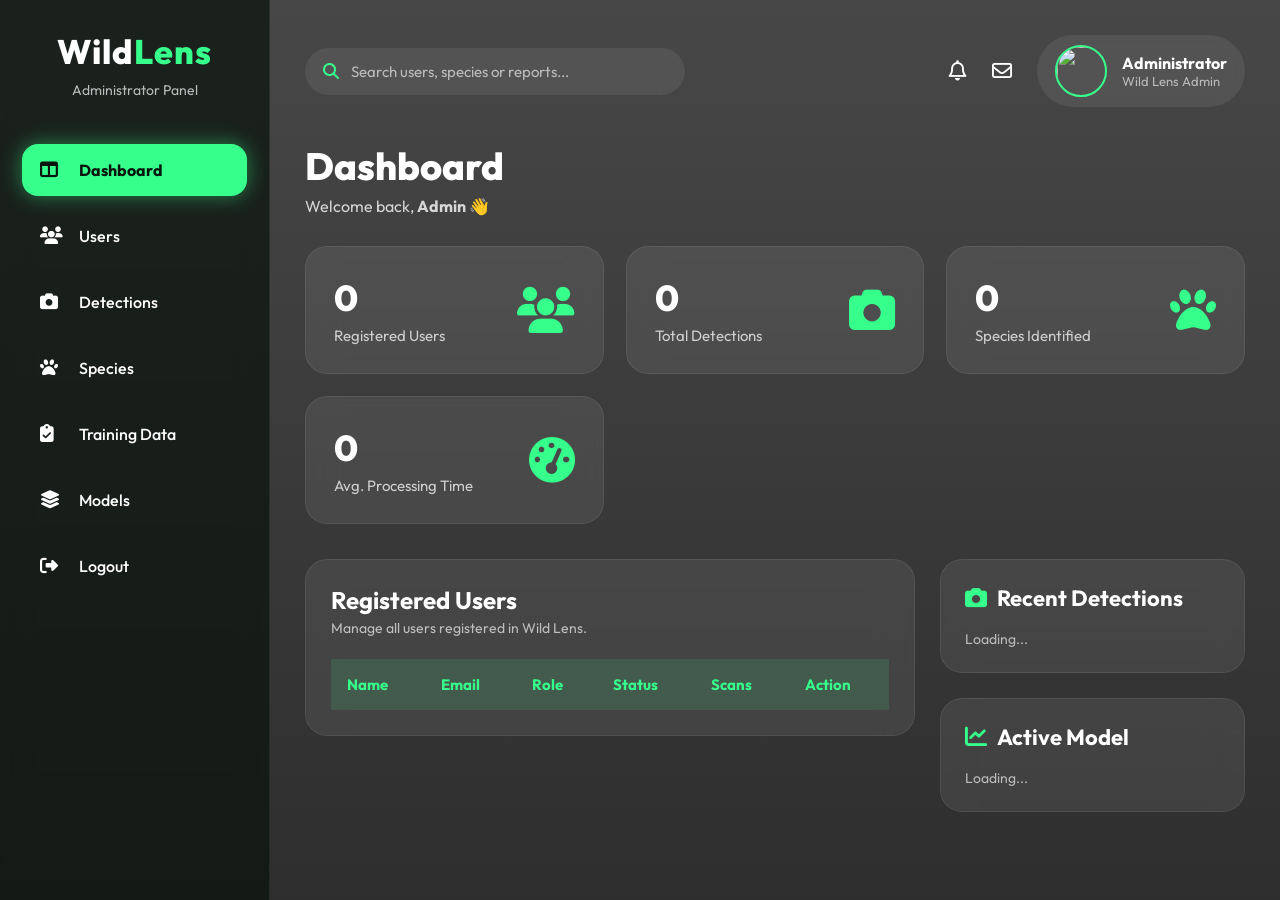
==== frontend/admin-dashboard.html @ 8aa2757b "Add Flask backend, frontend, auth, admin and two-stage pipeline" ====
<!doctype html>
<html lang="en">
  <head>
    <meta charset="UTF-8" />
    <meta name="viewport" content="width=device-width, initial-scale=1.0" />

    <title>Wild Lens | Admin Dashboard</title>

    <link rel="preconnect" href="https://fonts.googleapis.com" />

    <link
      href="https://fonts.googleapis.com/css2?family=Outfit:wght@300;400;500;600;700;800&display=swap"
      rel="stylesheet"
    />

    <link
      rel="stylesheet"
      href="https://cdnjs.cloudflare.com/ajax/libs/font-awesome/6.5.2/css/all.min.css"
    />

    <link rel="stylesheet" href="admin-dashboard.css" />
  </head>

  <body>
    <div class="container">
      <!-- ================= SIDEBAR ================= -->

      <aside class="sidebar">
        <div class="logo">
          <h2>Wild<span>Lens</span></h2>

          <p>Administrator Panel</p>
        </div>

        <ul>
          <li class="menu active" data-page="dashboard">
            <i class="fa-solid fa-table-columns"></i>

            <span>Dashboard</span>
          </li>

          <li class="menu" data-page="users">
            <i class="fa-solid fa-users"></i>

            <span>Users</span>
          </li>

          <li class="menu" data-page="detections">
            <i class="fa-solid fa-camera"></i>

            <span>Detections</span>
          </li>

          <li class="menu" data-page="species">
            <i class="fa-solid fa-paw"></i>

            <span>Species</span>
          </li>

          <li class="menu" data-page="training">
            <i class="fa-solid fa-clipboard-check"></i
            ><span>Training Data</span>
          </li>
          <li class="menu" data-page="models">
            <i class="fa-solid fa-layer-group"></i><span>Models</span>
          </li>

          <li onclick="logout()">
            <i class="fa-solid fa-right-from-bracket"></i>

            <span>Logout</span>
          </li>
        </ul>
      </aside>

      <!-- ================= MAIN ================= -->

      <main class="main">
        <!-- ================= TOPBAR ================= -->

        <div class="topbar">
          <div class="search-box">
            <i class="fa-solid fa-magnifying-glass"></i>

            <input
              type="text"
              placeholder="Search users, species or reports..."
            />
          </div>

          <div class="top-right">
            <i class="fa-regular fa-bell"></i>

            <i class="fa-regular fa-envelope"></i>

            <div class="profile">
              <img src="https://i.pravatar.cc/100?img=12" />

              <div>
                <h4 id="adminName">Administrator</h4>

                <p>Wild Lens Admin</p>
              </div>
            </div>
          </div>
        </div>

        <!-- ================= PAGE TITLE ================= -->

        <div class="page-title">
          <div>
            <h1 id="pageHeading">Dashboard</h1>

            <p>
              Welcome back,

              <b id="welcomeAdmin"> Admin </b>

              👋
            </p>
          </div>
        </div>

        <!-- ================= DASHBOARD PAGE ================= -->

        <section id="dashboard" class="page active-page">
          <div class="cards">
            <div class="card">
              <div>
                <h2 id="totalUsers">0</h2>
                <p>Registered Users</p>
              </div>
              <i class="fa-solid fa-users"></i>
            </div>
            <div class="card">
              <div>
                <h2 id="totalPredictions">0</h2>
                <p>Total Detections</p>
              </div>
              <i class="fa-solid fa-camera"></i>
            </div>
            <div class="card">
              <div>
                <h2 id="wildlifeCount">0</h2>
                <p>Species Identified</p>
              </div>
              <i class="fa-solid fa-paw"></i>
            </div>
            <div class="card">
              <div>
                <h2 id="avgMs">0</h2>
                <p>Avg. Processing Time</p>
              </div>
              <i class="fa-solid fa-gauge-high"></i>
            </div>
          </div>

          <div class="content-grid">
            <!-- ================= USERS TABLE ================= -->

            <div class="table-card">
              <div class="table-header">
                <div>
                  <h2>Registered Users</h2>

                  <p>Manage all users registered in Wild Lens.</p>
                </div>
              </div>

              <table>
                <thead>
                  <tr>
                    <th>Name</th>
                    <th>Email</th>
                    <th>Role</th>
                    <th>Status</th>
                    <th>Scans</th>
                    <th>Action</th>
                  </tr>
                </thead>

                <tbody id="userTable">
                  <!-- JavaScript will load users -->
                </tbody>
              </table>
            </div>

            <!-- ================= RIGHT SIDE ================= -->

            <div class="right-panel">
              <div class="glass-card">
                <div class="card-title">
                  <h3><i class="fa-solid fa-camera"></i> Recent Detections</h3>
                </div>
                <div id="recentDetections"><p class="muted">Loading...</p></div>
              </div>

              <div class="glass-card">
                <div class="card-title">
                  <h3><i class="fa-solid fa-chart-line"></i> Active Model</h3>
                </div>
                <div id="systemInfo"><p class="muted">Loading...</p></div>
              </div>
            </div>
          </div>
        </section>

        <!-- ================= USERS PAGE ================= -->

        <section id="users" class="page">
          <h2 class="section-title">Registered Users</h2>

          <div class="users-grid" id="usersGrid">
            <!-- JavaScript will create user cards here -->
          </div>
        </section>

        <!-- ================= DETECTIONS PAGE ================= -->

        <section id="detections" class="page">
          <h2 class="section-title">Detection Records</h2>
          <div class="table-card">
            <div class="table-header">
              <div>
                <h2>All Predictions</h2>
                <p id="detCount">Loading...</p>
              </div>
              <select id="detFilter" class="filter-select">
                <option value="">All results</option>
                <option value="wildlife">Identified</option>
                <option value="unidentified">Unidentified</option>
                <option value="blank">Blank</option>
              </select>
            </div>
            <div class="table-scroll" style="min-height: 420px">
              <table>
                <thead>
                  <tr>
                    <th></th>
                    <th>File</th>
                    <th>User</th>
                    <th>Result</th>
                    <th>Confidence</th>
                    <th>Model</th>
                    <th>Date</th>
                    <th>Training</th>
                  </tr>
                </thead>
                <tbody id="detTable"></tbody>
              </table>
            </div>
            <button
              id="loadMore"
              class="add-btn load-more"
              style="display: none"
            >
              Load more
            </button>
          </div>
        </section>

        <!-- ================= SPECIES PAGE ================= -->

        <section id="species" class="page">
          <h2 class="section-title">Protected Species</h2>
          <div class="table-card">
            <div class="table-header">
              <div>
                <h2>Identifications by Species</h2>
                <p>Across all users</p>
              </div>
            </div>
            <div id="speciesBreakdown"></div>
          </div>
        </section>

        <section id="training" class="page">
          <h2 class="section-title">Training Data Review</h2>
          <div class="table-card">
            <div class="table-header">
              <div>
                <h2>Candidate Images</h2>
                <p id="trainCount">Loading...</p>
              </div>
              <select id="trainFilter" class="filter-select">
                <option value="pending">Pending</option>
                <option value="approved">Approved</option>
                <option value="rejected">Rejected</option>
                <option value="">All</option>
              </select>
            </div>
            <div class="train-grid" id="trainGrid"></div>
          </div>
        </section>

        <section id="models" class="page">
          <h2 class="section-title">Model Management</h2>
          <div class="table-card" id="currentModel"></div>
          <div class="table-card" style="margin-top: 25px">
            <div class="table-header">
              <div>
                <h2>Model Versions</h2>
                <p>Validated versions can be activated or rolled back to.</p>
              </div>
            </div>
            <div class="table-scroll">
              <table>
                <thead>
                  <tr>
                    <th>Version</th>
                    <th>Status</th>
                    <th>Dataset</th>
                    <th>Stage 1 Acc.</th>
                    <th>mAP50</th>
                    <th>mAP50-95</th>
                    <th>Action</th>
                  </tr>
                </thead>
                <tbody id="modelTable"></tbody>
              </table>
            </div>
          </div>
        </section>
      </main>
    </div>
    <script src="toast.js"></script>
    <script src="admin-dashboard.js"></script>
  </body>
</html>
---- frontend/admin-dashboard.css ----
/* =========================
   Wild Lens Admin Dashboard
========================= */

* {
  margin: 0;
  padding: 0;
  box-sizing: border-box;
  font-family: "Outfit", sans-serif;
}

body {
  background:
    linear-gradient(rgba(0, 0, 0, 0.72), rgba(0, 0, 0, 0.82)),
    url("https://images.unsplash.com/photo-1441974231531-c6227db76b6e?auto=format&fit=crop&w=1800&q=80");

  background-size: cover;
  background-position: center;
  background-attachment: fixed;

  color: #fff;

  overflow-x: hidden;
}

.container {
  display: flex;

  min-height: 100vh;
}

/* =========================
SIDEBAR
========================= */

.sidebar {
  width: 270px;

  height: 100vh;

  position: fixed;

  left: 0;

  top: 0;

  padding: 30px 22px;

  background: rgba(10, 20, 15, 0.72);

  backdrop-filter: blur(16px);

  border-right: 1px solid rgba(255, 255, 255, 0.08);
}

.logo {
  text-align: center;

  margin-bottom: 45px;
}

.logo h2 {
  font-size: 34px;

  font-weight: 800;

  letter-spacing: 1px;
}

.logo span {
  color: #37ff8b;
}

.logo p {
  margin-top: 8px;

  font-size: 14px;

  color: #bbb;
}

.sidebar ul {
  list-style: none;
}

.sidebar ul li {
  display: flex;

  align-items: center;

  gap: 15px;

  padding: 16px 18px;

  margin-bottom: 14px;

  border-radius: 16px;

  cursor: pointer;

  transition: 0.35s;

  font-size: 16px;

  font-weight: 500;
}

.sidebar ul li i {
  width: 24px;

  font-size: 18px;
}

.sidebar ul li:hover {
  background: rgba(55, 255, 139, 0.15);

  color: #37ff8b;

  transform: translateX(6px);
}

.sidebar ul li.active {
  background: #37ff8b;

  color: #05140c;

  font-weight: 700;

  box-shadow: 0 0 20px rgba(55, 255, 139, 0.45);
}

/* =========================
MAIN
========================= */

.main {
  margin-left: 270px;

  padding: 35px;

  width: calc(100% - 270px);
}

/* =========================
TOPBAR
========================= */

.topbar {
  display: flex;

  justify-content: space-between;

  align-items: center;

  margin-bottom: 35px;
}

.search-box {
  display: flex;

  align-items: center;

  gap: 12px;

  width: 380px;

  padding: 14px 18px;

  border-radius: 40px;

  background: rgba(255, 255, 255, 0.08);

  backdrop-filter: blur(12px);
}

.search-box i {
  color: #37ff8b;
}

.search-box input {
  width: 100%;

  border: none;

  background: none;

  outline: none;

  font-size: 15px;

  color: white;
}

.search-box input::placeholder {
  color: #bbb;
}

.top-right {
  display: flex;

  align-items: center;

  gap: 25px;
}

.top-right i {
  font-size: 20px;

  cursor: pointer;

  transition: 0.3s;
}

.top-right i:hover {
  color: #37ff8b;
}

.profile {
  display: flex;

  align-items: center;

  gap: 15px;

  padding: 10px 18px;

  border-radius: 40px;

  background: rgba(255, 255, 255, 0.08);

  backdrop-filter: blur(12px);
}

.profile img {
  width: 52px;

  height: 52px;

  border-radius: 50%;

  border: 2px solid #37ff8b;
}

.profile h4 {
  font-size: 16px;
}

.profile p {
  font-size: 13px;

  color: #bbb;
}
/* =========================
PAGE TITLE
========================= */

.page-title {
  display: flex;

  justify-content: space-between;

  align-items: center;

  margin-bottom: 30px;
}

.page-title h1 {
  font-size: 38px;

  font-weight: 800;

  margin-bottom: 6px;
}

.page-title p {
  color: #d6d6d6;

  font-size: 16px;
}

/* =========================
STATISTICS CARDS
========================= */

.cards {
  display: grid;

  grid-template-columns: repeat(auto-fit, minmax(220px, 1fr));

  gap: 22px;

  margin-bottom: 35px;
}

.card {
  background: rgba(255, 255, 255, 0.08);

  backdrop-filter: blur(18px);

  border: 1px solid rgba(255, 255, 255, 0.08);

  border-radius: 22px;

  padding: 28px;

  display: flex;

  justify-content: space-between;

  align-items: center;

  transition: 0.35s;

  cursor: pointer;
}

.card:hover {
  transform: translateY(-8px);

  border-color: #37ff8b;

  box-shadow: 0 15px 35px rgba(55, 255, 139, 0.18);
}

.card h2 {
  font-size: 36px;

  font-weight: 800;

  margin-bottom: 6px;
}

.card p {
  font-size: 15px;

  color: #cfcfcf;
}

.card i {
  font-size: 46px;

  color: #37ff8b;
}

/* =========================
CONTENT GRID
========================= */

.content-grid {
  display: grid;

  grid-template-columns: 2fr 1fr;

  gap: 25px;

  align-items: start;
}

/* =========================
TABLE CARD
========================= */

.table-card {
  background: rgba(255, 255, 255, 0.08);

  backdrop-filter: blur(18px);

  border: 1px solid rgba(255, 255, 255, 0.08);

  border-radius: 22px;

  padding: 25px;
}

.table-header {
  display: flex;

  justify-content: space-between;

  align-items: center;

  margin-bottom: 22px;
}

.table-header h2 {
  font-size: 24px;

  font-weight: 700;
}

.table-header p {
  font-size: 14px;

  color: #bfbfbf;

  margin-top: 4px;
}

.add-btn {
  background: #37ff8b;

  color: #05140c;

  border: none;

  padding: 12px 22px;

  font-weight: 700;

  border-radius: 30px;

  cursor: pointer;

  transition: 0.3s;
}

.add-btn:hover {
  transform: translateY(-3px);

  box-shadow: 0 0 20px rgba(55, 255, 139, 0.4);
}

table {
  width: 100%;

  border-collapse: collapse;
}

thead {
  background: rgba(55, 255, 139, 0.12);
}

thead th {
  padding: 16px;

  text-align: left;

  font-size: 15px;

  color: #37ff8b;
}

tbody td {
  padding: 18px 16px;

  border-top: 1px solid rgba(255, 255, 255, 0.08);

  font-size: 15px;
}

tbody tr {
  transition: 0.3s;
}

tbody tr:hover {
  background: rgba(255, 255, 255, 0.05);
}

/* =========================
STATUS BADGES
========================= */

.status {
  padding: 7px 15px;

  border-radius: 20px;

  font-size: 13px;

  font-weight: 700;

  display: inline-block;
}

.status.active {
  background: rgba(55, 255, 139, 0.18);

  color: #37ff8b;
}

.status.inactive {
  background: rgba(255, 80, 80, 0.18);

  color: #ff7676;
}

/* =========================
ACTION BUTTONS
========================= */

.action-btn {
  border: none;

  padding: 8px 14px;

  border-radius: 10px;

  cursor: pointer;

  margin-right: 8px;

  font-size: 13px;

  font-weight: 600;

  transition: 0.3s;
}

.edit-btn {
  background: #37ff8b;

  color: #05140c;
}

.delete-btn {
  background: #ff5a5a;

  color: white;
}

.action-btn:hover {
  transform: scale(1.06);
}

/* =========================
RIGHT PANEL
========================= */

.right-panel {
  display: flex;

  flex-direction: column;

  gap: 25px;
}

.glass-card {
  background: rgba(255, 255, 255, 0.08);

  backdrop-filter: blur(18px);

  border: 1px solid rgba(255, 255, 255, 0.08);

  border-radius: 22px;

  padding: 24px;
}

.card-title {
  margin-bottom: 18px;
}

.card-title h3 {
  display: flex;

  align-items: center;

  gap: 10px;

  font-size: 22px;
}

.card-title i {
  color: #37ff8b;
}

/* =========================
DETECTION ITEMS
========================= */

.detect-item {
  display: flex;

  justify-content: space-between;

  align-items: center;

  padding: 14px 0;

  border-bottom: 1px solid rgba(255, 255, 255, 0.08);
}

.detect-item:last-child {
  border: none;
}

.detect-item h4 {
  font-size: 16px;

  margin-bottom: 3px;
}

.detect-item p {
  font-size: 13px;

  color: #bbbbbb;
}

.detect-item span {
  background: #37ff8b;

  color: #05140c;

  padding: 7px 14px;

  border-radius: 20px;

  font-weight: 700;
}

/* =========================
REPORTS
========================= */

.report {
  display: flex;

  align-items: center;

  gap: 12px;

  padding: 14px 0;

  border-bottom: 1px solid rgba(255, 255, 255, 0.08);

  font-size: 15px;
}

.report:last-child {
  border: none;
}

.report i {
  color: #37ff8b;

  font-size: 18px;
}
/* =========================
PAGES
========================= */

.page {
  display: none;

  animation: fade 0.4s ease;
}

.active-page {
  display: block;
}

@keyframes fade {
  from {
    opacity: 0;

    transform: translateY(20px);
  }

  to {
    opacity: 1;

    transform: translateY(0);
  }
}

/* =========================
SECTION TITLE
========================= */

.section-title {
  font-size: 34px;

  font-weight: 700;

  margin-bottom: 25px;
}

/* =========================
USERS PAGE
========================= */

.users-grid {
  display: grid;

  grid-template-columns: repeat(auto-fill, minmax(280px, 1fr));

  gap: 25px;
}

.user-card {
  background: rgba(255, 255, 255, 0.08);

  backdrop-filter: blur(16px);

  border-radius: 22px;

  padding: 25px;

  border: 1px solid rgba(255, 255, 255, 0.08);

  transition: 0.35s;
}

.user-card:hover {
  transform: translateY(-8px);

  border-color: #37ff8b;

  box-shadow: 0 10px 35px rgba(55, 255, 139, 0.18);
}

.user-card img {
  width: 70px;

  height: 70px;

  border-radius: 50%;

  border: 3px solid #37ff8b;

  margin-bottom: 18px;
}

.user-card h3 {
  font-size: 22px;

  margin-bottom: 6px;
}

.user-card p {
  font-size: 14px;

  color: #d2d2d2;

  margin-bottom: 8px;
}

.user-role {
  display: inline-block;

  padding: 8px 16px;

  border-radius: 30px;

  background: #37ff8b;

  color: #05140c;

  font-size: 13px;

  font-weight: 700;

  margin-top: 10px;
}

.user-actions {
  margin-top: 22px;

  display: flex;

  gap: 12px;
}

.user-actions button {
  flex: 1;

  border: none;

  padding: 11px;

  border-radius: 10px;

  cursor: pointer;

  font-weight: 600;

  transition: 0.3s;
}

.edit {
  background: #37ff8b;

  color: #05140c;
}

.delete {
  background: #e53935;

  color: white;
}

.user-actions button:hover {
  transform: scale(1.05);
}

/* =========================
COMING SOON BOXES
========================= */

.coming-box {
  background: rgba(255, 255, 255, 0.08);

  backdrop-filter: blur(16px);

  border: 1px solid rgba(255, 255, 255, 0.08);

  border-radius: 24px;

  padding: 60px;

  text-align: center;
}

.coming-box i {
  font-size: 70px;

  color: #37ff8b;

  margin-bottom: 25px;
}

.coming-box h3 {
  font-size: 30px;

  margin-bottom: 15px;
}

.coming-box p {
  font-size: 16px;

  line-height: 1.8;

  color: #d5d5d5;
}

/* =========================
SETTINGS
========================= */

.settings-grid {
  display: grid;

  grid-template-columns: repeat(auto-fit, minmax(280px, 1fr));

  gap: 25px;
}

.setting-card {
  background: rgba(255, 255, 255, 0.08);

  backdrop-filter: blur(18px);

  padding: 28px;

  border-radius: 20px;

  border: 1px solid rgba(255, 255, 255, 0.08);

  transition: 0.35s;
}

.setting-card:hover {
  transform: translateY(-8px);

  border-color: #37ff8b;
}

.setting-card h3 {
  margin-bottom: 12px;

  font-size: 22px;
}

.setting-card p {
  color: #d6d6d6;

  margin-bottom: 22px;
}

.setting-btn {
  background: #37ff8b;

  border: none;

  padding: 12px 22px;

  border-radius: 30px;

  font-weight: 700;

  cursor: pointer;

  transition: 0.3s;

  color: #05140c;
}

.setting-btn:hover {
  transform: translateY(-3px);

  box-shadow: 0 0 20px rgba(55, 255, 139, 0.4);
}

/* =========================
SCROLLBAR
========================= */

::-webkit-scrollbar {
  width: 8px;
}

::-webkit-scrollbar-track {
  background: #08110c;
}

::-webkit-scrollbar-thumb {
  background: #37ff8b;

  border-radius: 20px;
}

/* =========================
RESPONSIVE
========================= */

@media (max-width: 1200px) {
  .content-grid {
    grid-template-columns: 1fr;
  }

  .right-panel {
    margin-top: 20px;
  }
}

@media (max-width: 992px) {
  .sidebar {
    width: 90px;

    padding: 25px 12px;
  }

  .sidebar .logo p,
  .sidebar ul li span {
    display: none;
  }

  .sidebar .logo h2 {
    font-size: 26px;
  }

  .sidebar ul li {
    justify-content: center;
  }

  .main {
    margin-left: 90px;

    width: calc(100% - 90px);

    padding: 25px;
  }
}

@media (max-width: 768px) {
  .topbar {
    flex-direction: column;

    gap: 20px;

    align-items: flex-start;
  }

  .search-box {
    width: 100%;
  }

  .cards {
    grid-template-columns: 1fr;
  }

  .users-grid {
    grid-template-columns: 1fr;
  }

  .settings-grid {
    grid-template-columns: 1fr;
  }

  .main {
    padding: 20px;
  }
}

.muted {
  color: #bbb;
  font-size: 14px;
}
.filter-select {
  background: rgba(255, 255, 255, 0.12);
  color: #fff;
  border: 1px solid rgba(55, 255, 139, 0.3);
  padding: 10px 14px;
  border-radius: 10px;
  font-size: 14px;
}
.filter-select option {
  background: #0b1d14;
  color: #fff;
}
.table-scroll {
  overflow-x: auto;
}
.det-thumb {
  width: 52px;
  height: 52px;
  object-fit: cover;
  border-radius: 8px;
}
.badge-removed {
  display: inline-block;
  margin-left: 6px;
  padding: 2px 8px;
  border-radius: 10px;
  font-size: 11px;
  background: rgba(255, 190, 60, 0.18);
  color: #ffc95c;
}
tbody td small {
  color: #aaa;
}
.load-more {
  display: block;
  margin: 20px auto 0;
}
.user-card .status {
  margin-left: 6px;
}

.breakdown-row {
  display: flex;
  align-items: center;
  gap: 14px;
  padding: 10px 0;
}
.b-name {
  width: 190px;
  font-size: 15px;
}
.b-bar {
  flex: 1;
  height: 12px;
  background: rgba(255, 255, 255, 0.1);
  border-radius: 10px;
  overflow: hidden;
}
.b-fill {
  height: 100%;
  background: #37ff8b;
  border-radius: 10px;
}
.b-count {
  width: 40px;
  text-align: right;
  font-weight: 700;
}
.status.pending {
  background: rgba(255, 190, 60, 0.18);
  color: #ffc95c;
}

.train-grid {
  display: grid;
  grid-template-columns: repeat(auto-fill, minmax(260px, 1fr));
  gap: 20px;
}
.train-card {
  background: rgba(255, 255, 255, 0.06);
  border: 1px solid rgba(255, 255, 255, 0.08);
  border-radius: 16px;
  overflow: hidden;
}
.train-card img {
  width: 100%;
  height: 190px;
  object-fit: cover;
  display: block;
}
.train-body {
  padding: 16px;
  display: flex;
  flex-direction: column;
  gap: 10px;
}
.train-body p {
  margin: 0;
  font-size: 14px;
}
.train-body .status {
  align-self: flex-start;
}
.train-label {
  width: 100%;
}
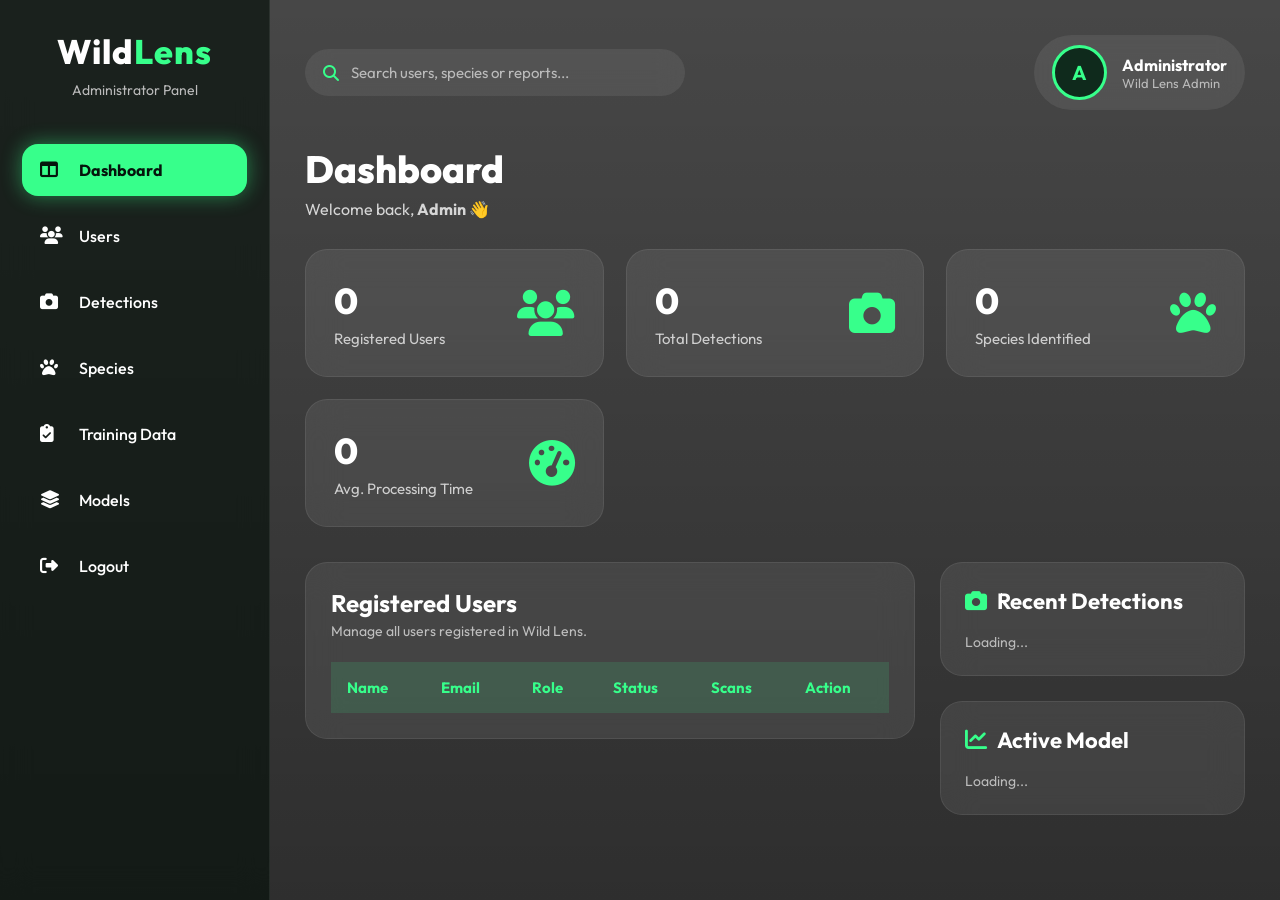
==== commit aecd1e05: "Add screenshots" ====
--- a/frontend/admin-dashboard.html
+++ b/frontend/admin-dashboard.html
@@ -89,12 +89,13 @@
           </div>
 
           <div class="top-right">
-            <i class="fa-regular fa-bell"></i>
-
-            <i class="fa-regular fa-envelope"></i>
+            <!-- <i class="fa-regular fa-bell"></i>
+
+            <i class="fa-regular fa-envelope"></i> -->
 
             <div class="profile">
-              <img src="https://i.pravatar.cc/100?img=12" />
+              <!-- <img src="https://i.pravatar.cc/100?img=12" /> -->
+              <div id="profileAvatar">A</div>
 
               <div>
                 <h4 id="adminName">Administrator</h4>
--- a/frontend/admin-dashboard.css
+++ b/frontend/admin-dashboard.css
@@ -230,8 +230,7 @@
 
   backdrop-filter: blur(12px);
 }
-
-.profile img {
+/* .profile #profileAvatar {
   width: 52px;
 
   height: 52px;
@@ -239,8 +238,23 @@
   border-radius: 50%;
 
   border: 2px solid #37ff8b;
-}
-
+  background-color: #035c28;
+  color: black;
+} */
+.profile #profileAvatar {
+  width: 55px;
+  height: 55px;
+  border-radius: 50%;
+  border: 3px solid #37ff8b;
+  background: #0f2a1c;
+  color: #37ff8b;
+  display: flex;
+  align-items: center;
+  justify-content: center;
+  font-weight: 700;
+  font-size: 20px;
+  flex-shrink: 0;
+}
 .profile h4 {
   font-size: 16px;
 }
